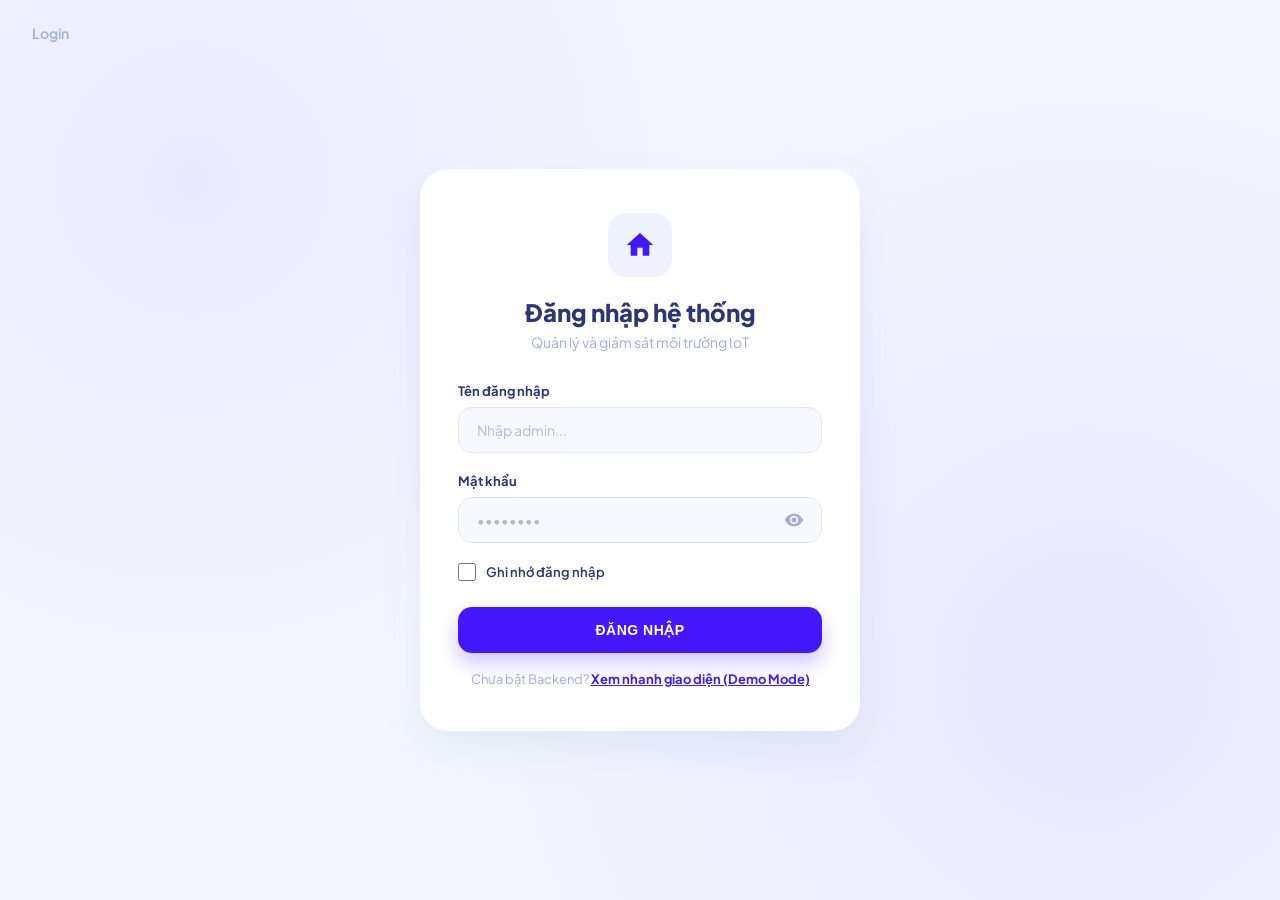
==== frontend/index.html @ 13234fd4 "Initial commit" ====
<!DOCTYPE html>
<html lang="vi">
<head>
  <meta charset="UTF-8">
  <meta name="viewport" content="width=device-width, initial-scale=1.0">
  <title>Đăng nhập - Hệ thống Giám sát IoT</title>
  <link rel="stylesheet" href="css/style.css">
</head>
<body class="login-body">

  <div class="login-top-label">Login</div>

  <div class="login-container">
    <div class="login-card">
      <div class="login-icon-box">
        <!-- SVG Biểu tượng Ngôi nhà thông minh IoT -->
        <svg viewBox="0 0 24 24">
          <path d="M10 20v-6h4v6h5v-8h3L12 3 2 12h3v8z"/>
        </svg>
      </div>

      <h1 class="login-title">Đăng nhập hệ thống</h1>
      <p class="login-subtitle">Quản lý và giám sát môi trường IoT</p>

      <form id="loginForm">
        <div class="form-group">
          <label for="username">Tên đăng nhập</label>
          <div class="input-wrapper">
            <input type="text" id="username" class="form-input" placeholder="Nhập admin..." required autocomplete="username">
          </div>
        </div>

        <div class="form-group">
          <label for="password">Mật khẩu</label>
          <div class="input-wrapper">
            <input type="password" id="password" class="form-input" placeholder="••••••••" required autocomplete="current-password">
            <button type="button" id="togglePassword" class="toggle-password-btn" title="Hiện/Ẩn mật khẩu">
              <svg id="eyeIcon" width="20" height="20" viewBox="0 0 24 24" fill="currentColor">
                <path d="M12 4.5C7 4.5 2.73 7.61 1 12c1.73 4.39 6 7.5 11 7.5s9.27-3.11 11-7.5c-1.73-4.39-6-7.5-11-7.5zM12 17c-2.76 0-5-2.24-5-5s2.24-5 5-5 5 2.24 5 5-2.24 5-5 5zm0-8c-1.66 0-3 1.34-3 3s1.34 3 3 3 3-1.34 3-3-1.34-3-3-3z"/>
              </svg>
            </button>
          </div>
        </div>

        <label class="form-check">
          <input type="checkbox" id="rememberMe">
          <span>Ghi nhớ đăng nhập</span>
        </label>

        <button type="submit" id="btnLogin" class="btn-primary">
          <span id="btnText">ĐĂNG NHẬP</span>
        </button>

        <div style="margin-top: 18px; font-size: 13px; color: var(--text-muted);">
          Chưa bật Backend? 
          <a href="#" id="btnDemoMode" style="color: var(--primary); font-weight: 700; text-decoration: underline;">
            Xem nhanh giao diện (Demo Mode)
          </a>
        </div>
      </form>
    </div>
  </div>

  <script src="js/api.js"></script>
  <script src="js/auth.js"></script>
  <script>
    document.addEventListener('DOMContentLoaded', () => {
      // Kiểm tra nếu đã có token thì chuyển thẳng vào dashboard
      Auth.redirectIfAuthenticated();

      // Điền sẵn username nếu trước đó đã chọn "Ghi nhớ đăng nhập"
      const rememberedUser = localStorage.getItem('iot_remember_username');
      if (rememberedUser) {
        document.getElementById('username').value = rememberedUser;
        document.getElementById('rememberMe').checked = true;
      }

      // Xử lý bật/tắt hiển thị mật khẩu
      const passwordInput = document.getElementById('password');
      const togglePasswordBtn = document.getElementById('togglePassword');
      let isPasswordVisible = false;

      togglePasswordBtn.addEventListener('click', () => {
        isPasswordVisible = !isPasswordVisible;
        passwordInput.type = isPasswordVisible ? 'text' : 'password';
        
        // Đổi icon SVG
        togglePasswordBtn.innerHTML = isPasswordVisible 
          ? `<svg width="20" height="20" viewBox="0 0 24 24" fill="currentColor"><path d="M12 7c2.76 0 5 2.24 5 5 0 .65-.13 1.26-.36 1.83l2.92 2.92c1.51-1.26 2.7-2.89 3.44-4.75-1.73-4.39-6-7.5-11-7.5-1.4 0-2.74.25-3.98.7l2.16 2.16C10.74 7.13 11.35 7 12 7zM2 4.27l2.28 2.28.46.46C3.08 8.3 1.78 10.02 1 12c1.73 4.39 6 7.5 11 7.5 1.55 0 3.03-.3 4.38-.84l.42.42L19.73 22 21 20.73 3.27 3 2 4.27zM7.53 9.8l1.55 1.55c-.05.21-.08.43-.08.65 0 1.66 1.34 3 3 3 .22 0 .44-.03.65-.08l1.55 1.55c-.67.33-1.41.53-2.2.53-2.76 0-5-2.24-5-5 0-.79.2-1.53.53-2.2zm4.31-.78l3.15 3.15.02-.16c0-1.66-1.34-3-3-3l-.17.01z"/></svg>`
          : `<svg width="20" height="20" viewBox="0 0 24 24" fill="currentColor"><path d="M12 4.5C7 4.5 2.73 7.61 1 12c1.73 4.39 6 7.5 11 7.5s9.27-3.11 11-7.5c-1.73-4.39-6-7.5-11-7.5zM12 17c-2.76 0-5-2.24-5-5s2.24-5 5-5 5 2.24 5 5-2.24 5-5 5zm0-8c-1.66 0-3 1.34-3 3s1.34 3 3 3 3-1.34 3-3-1.34-3-3-3z"/></svg>`;
      });

      // Xử lý gửi biểu mẫu Đăng nhập
      const loginForm = document.getElementById('loginForm');
      const btnLogin = document.getElementById('btnLogin');
      const btnText = document.getElementById('btnText');

      loginForm.addEventListener('submit', async (e) => {
        e.preventDefault();

        const username = document.getElementById('username').value.trim();
        const password = document.getElementById('password').value;
        const rememberMe = document.getElementById('rememberMe').checked;

        if (!username || !password) {
          showToast('Vui lòng nhập đầy đủ tên đăng nhập và mật khẩu!', 'warning');
          return;
        }

        // Khóa nút trong quá trình xử lý
        btnLogin.disabled = true;
        btnText.textContent = 'ĐANG ĐĂNG NHẬP...';

        try {
          await Auth.login(username, password, rememberMe);
        } finally {
          btnLogin.disabled = false;
          btnText.textContent = 'ĐĂNG NHẬP';
        }
      });

      // Xử lý nút Xem nhanh giao diện Demo
      const btnDemoMode = document.getElementById('btnDemoMode');
      if (btnDemoMode) {
        btnDemoMode.addEventListener('click', (e) => {
          e.preventDefault();
          localStorage.setItem('iot_auth_token', 'demo_token_preview_2026');
          localStorage.setItem('iot_user_info', JSON.stringify({
            name: 'Nguyễn Xuân Đạt',
            username: 'admin'
          }));
          showToast('Đã vào chế độ Xem thử giao diện!', 'success');
          setTimeout(() => {
            window.location.href = 'dashboard.html';
          }, 400);
        });
      }
    });
  </script>
</body>
</html>
---- frontend/css/style.css ----
@import url('https://fonts.googleapis.com/css2?family=Plus+Jakarta+Sans:wght@400;500;600;700;800&display=swap');

:root {
  --primary: #4318FF;
  --primary-light: #582CFF;
  --primary-dark: #3311db;
  --bg-page: #F4F7FE;
  --card-bg: #FFFFFF;
  --text-main: #2B3674;
  --text-muted: #A3AED0;
  --text-secondary: #707EAE;
  --border-color: #E0E5F2;
  --success: #05CD99;
  --warning: #FFB547;
  --danger: #EE5D50;
  --purple-card: #5842FF;
  --shadow-soft: 0px 18px 40px rgba(112, 144, 176, 0.12);
  --shadow-sm: 0px 4px 12px rgba(112, 144, 176, 0.08);
  --sidebar-width: 270px;
  --radius-lg: 20px;
  --radius-md: 14px;
  --radius-sm: 10px;
  --transition: all 0.25s cubic-bezier(0.4, 0, 0.2, 1);
}

* {
  box-sizing: border-box;
  margin: 0;
  padding: 0;
}

body {
  font-family: 'Plus Jakarta Sans', -apple-system, BlinkMacSystemFont, sans-serif;
  background-color: var(--bg-page);
  color: var(--text-main);
  min-height: 100vh;
  display: flex;
  overflow-x: hidden;
  -webkit-font-smoothing: antialiased;
}

/* =========================================
   LOGIN PAGE SPECIFIC STYLES
   ========================================= */
body.login-body {
  background: radial-gradient(circle at 15% 20%, rgba(67, 24, 255, 0.06) 0%, transparent 40%),
              radial-gradient(circle at 85% 75%, rgba(67, 24, 255, 0.07) 0%, transparent 50%),
              #F4F7FE;
  display: flex;
  flex-direction: column;
  justify-content: center;
  align-items: center;
  min-height: 100vh;
  position: relative;
  padding: 20px;
}

.login-top-label {
  position: absolute;
  top: 24px;
  left: 32px;
  font-size: 14px;
  font-weight: 600;
  color: #A3AED0;
}

.login-container {
  width: 100%;
  max-width: 440px;
}

.login-card {
  background: var(--card-bg);
  border-radius: 28px;
  padding: 44px 38px;
  box-shadow: var(--shadow-soft);
  text-align: center;
}

.login-icon-box {
  width: 64px;
  height: 64px;
  background: #EEF2FF;
  color: var(--primary);
  border-radius: 18px;
  display: inline-flex;
  align-items: center;
  justify-content: center;
  margin-bottom: 20px;
}

.login-icon-box svg {
  width: 32px;
  height: 32px;
  fill: var(--primary);
}

.login-title {
  font-size: 24px;
  font-weight: 800;
  color: var(--text-main);
  margin-bottom: 6px;
}

.login-subtitle {
  font-size: 14px;
  color: var(--text-muted);
  margin-bottom: 32px;
}

.form-group {
  text-align: left;
  margin-bottom: 20px;
  position: relative;
}

.form-group label {
  display: block;
  font-size: 13px;
  font-weight: 700;
  color: var(--text-main);
  margin-bottom: 8px;
}

.input-wrapper {
  position: relative;
  display: flex;
  align-items: center;
}

.form-input {
  width: 100%;
  padding: 13px 18px;
  border-radius: var(--radius-md);
  border: 1px solid var(--border-color);
  background-color: #F8F9FE;
  font-size: 14px;
  font-family: inherit;
  color: var(--text-main);
  outline: none;
  transition: var(--transition);
}

.form-input:focus {
  background-color: #FFFFFF;
  border-color: var(--primary);
  box-shadow: 0 0 0 3px rgba(67, 24, 255, 0.12);
}

.form-input::placeholder {
  color: #B0BBD5;
}

.toggle-password-btn {
  position: absolute;
  right: 14px;
  background: none;
  border: none;
  cursor: pointer;
  color: var(--text-muted);
  display: flex;
  align-items: center;
  padding: 4px;
}

.toggle-password-btn:hover {
  color: var(--primary);
}

.form-check {
  display: flex;
  align-items: center;
  gap: 10px;
  margin-bottom: 26px;
  font-size: 13px;
  font-weight: 600;
  color: var(--text-main);
  cursor: pointer;
}

.form-check input[type="checkbox"] {
  width: 18px;
  height: 18px;
  accent-color: var(--primary);
  border-radius: 4px;
  cursor: pointer;
}

.btn-primary {
  width: 100%;
  padding: 15px 24px;
  background-color: var(--primary);
  color: #FFFFFF;
  font-size: 14px;
  font-weight: 800;
  letter-spacing: 0.5px;
  border: none;
  border-radius: var(--radius-md);
  cursor: pointer;
  transition: var(--transition);
  box-shadow: 0 10px 20px rgba(67, 24, 255, 0.25);
  display: inline-flex;
  align-items: center;
  justify-content: center;
  gap: 8px;
}

.btn-primary:hover {
  background-color: var(--primary-dark);
  transform: translateY(-1px);
  box-shadow: 0 14px 26px rgba(67, 24, 255, 0.32);
}

.btn-primary:active {
  transform: translateY(0);
}

.btn-primary:disabled {
  opacity: 0.65;
  cursor: not-allowed;
  transform: none;
}

/* =========================================
   APP LAYOUT (SIDEBAR & MAIN CONTENT)
   ========================================= */
.app-container {
  display: flex;
  width: 100vw;
  min-height: 100vh;
  position: relative;
}

/* Sidebar */
.sidebar {
  width: var(--sidebar-width);
  background-color: var(--primary);
  color: #FFFFFF;
  display: flex;
  flex-direction: column;
  position: fixed;
  top: 0;
  left: 0;
  bottom: 0;
  z-index: 100;
  padding: 32px 18px;
  transition: var(--transition);
}

.sidebar-brand {
  display: flex;
  align-items: center;
  justify-content: center;
  margin-bottom: 40px;
  padding-bottom: 20px;
  border-bottom: 1px solid rgba(255, 255, 255, 0.12);
}

.sidebar-logo {
  font-size: 30px;
  font-weight: 800;
  letter-spacing: 2px;
  color: #FFFFFF;
  text-decoration: none;
}

.sidebar-nav {
  list-style: none;
  display: flex;
  flex-direction: column;
  gap: 8px;
  flex: 1;
}

.nav-item {
  width: 100%;
}

.nav-link {
  display: flex;
  align-items: center;
  gap: 14px;
  padding: 14px 20px;
  border-radius: var(--radius-md);
  color: rgba(255, 255, 255, 0.78);
  text-decoration: none;
  font-size: 13.5px;
  font-weight: 700;
  letter-spacing: 0.6px;
  text-transform: uppercase;
  transition: var(--transition);
}

.nav-link svg {
  width: 20px;
  height: 20px;
  fill: currentColor;
  flex-shrink: 0;
}

.nav-link:hover {
  color: #FFFFFF;
  background-color: rgba(255, 255, 255, 0.1);
}

.nav-item.active .nav-link {
  background-color: var(--primary-light);
  color: #FFFFFF;
  box-shadow: 0 4px 16px rgba(0, 0, 0, 0.15);
}

/* Main Content Area */
.main-content {
  margin-left: var(--sidebar-width);
  flex: 1;
  display: flex;
  flex-direction: column;
  min-height: 100vh;
  padding: 24px 36px 40px 36px;
  max-width: calc(100vw - var(--sidebar-width));
}

/* Top Header */
.top-header {
  display: flex;
  align-items: center;
  justify-content: space-between;
  margin-bottom: 28px;
}

.header-left {
  display: flex;
  flex-direction: column;
  gap: 4px;
}

.header-breadcrumb {
  font-size: 13px;
  font-weight: 600;
  color: var(--text-muted);
}

.header-title {
  font-size: 26px;
  font-weight: 800;
  color: var(--text-main);
}

.header-right {
  display: flex;
  align-items: center;
  gap: 16px;
}

.user-profile-widget {
  display: flex;
  align-items: center;
  gap: 12px;
  background: var(--card-bg);
  padding: 6px 14px 6px 16px;
  border-radius: 40px;
  box-shadow: var(--shadow-sm);
}

.user-name {
  font-size: 14px;
  font-weight: 700;
  color: var(--text-main);
}

.user-avatar {
  width: 38px;
  height: 38px;
  border-radius: 50%;
  object-fit: cover;
  border: 2px solid #FFFFFF;
  box-shadow: 0 2px 8px rgba(0, 0, 0, 0.1);
}

.btn-logout {
  background: var(--card-bg);
  border: 1px solid var(--border-color);
  color: var(--danger);
  padding: 8px 14px;
  border-radius: 40px;
  font-size: 13px;
  font-weight: 700;
  cursor: pointer;
  display: flex;
  align-items: center;
  gap: 6px;
  transition: var(--transition);
  box-shadow: var(--shadow-sm);
}

.btn-logout svg {
  width: 16px;
  height: 16px;
  fill: currentColor;
}

.btn-logout:hover {
  background-color: var(--danger);
  color: #FFFFFF;
  border-color: var(--danger);
}

.mobile-menu-btn {
  display: none;
  background: var(--card-bg);
  border: 1px solid var(--border-color);
  padding: 8px;
  border-radius: 8px;
  cursor: pointer;
}

/* =========================================
   DASHBOARD PAGE STYLES
   ========================================= */
.sensor-cards-grid {
  display: grid;
  grid-template-columns: repeat(3, 1fr);
  gap: 24px;
  margin-bottom: 28px;
}

.sensor-card {
  border-radius: var(--radius-lg);
  padding: 24px 28px;
  color: #FFFFFF;
  display: flex;
  flex-direction: column;
  justify-content: space-between;
  min-height: 130px;
  box-shadow: var(--shadow-soft);
  position: relative;
  overflow: hidden;
  transition: var(--transition);
}

.sensor-card:hover {
  transform: translateY(-3px);
}

.sensor-card.purple {
  background: linear-gradient(135deg, #5842FF 0%, #4318FF 100%);
}

.sensor-card.orange {
  background: linear-gradient(135deg, #FFB547 0%, #F59E0B 100%);
}

.sensor-card.red {
  background: linear-gradient(135deg, #EE5D50 0%, #E11D48 100%);
}

.sensor-card-header {
  display: flex;
  align-items: center;
  gap: 10px;
  font-size: 16px;
  font-weight: 700;
}

.sensor-card-header svg {
  width: 22px;
  height: 22px;
  fill: currentColor;
}

.sensor-card-value {
  font-size: 36px;
  font-weight: 800;
  letter-spacing: -0.5px;
  margin-top: 8px;
  display: flex;
  align-items: baseline;
  gap: 6px;
}

.sensor-card-value .unit {
  font-size: 20px;
  font-weight: 600;
  opacity: 0.9;
}

/* Dashboard Lower Grid (Chart + Switches) */
.dashboard-lower-grid {
  display: grid;
  grid-template-columns: 2.2fr 1fr;
  gap: 24px;
  align-items: start;
}

/* Chart Container Card */
.chart-card {
  background: var(--card-bg);
  border-radius: var(--radius-lg);
  padding: 26px 28px;
  box-shadow: var(--shadow-soft);
}

.chart-card-header {
  display: flex;
  align-items: center;
  justify-content: space-between;
  margin-bottom: 20px;
  flex-wrap: wrap;
  gap: 12px;
}

.chart-title {
  font-size: 18px;
  font-weight: 800;
  color: var(--text-main);
}

.chart-custom-legend {
  display: flex;
  align-items: center;
  gap: 18px;
}

.legend-item {
  display: flex;
  align-items: center;
  gap: 8px;
  font-size: 12.5px;
  font-weight: 600;
  color: var(--text-secondary);
}

.legend-color-box {
  width: 12px;
  height: 12px;
  border-radius: 3px;
}

.legend-color-box.temp {
  background-color: var(--primary);
}

.legend-color-box.humidity {
  background-color: var(--danger);
}

.legend-color-box.light {
  background-color: var(--warning);
}

.chart-wrapper {
  position: relative;
  height: 310px;
  width: 100%;
}

/* Device Switches Column */
.devices-column {
  display: flex;
  flex-direction: column;
  gap: 20px;
}

.device-card {
  background: var(--card-bg);
  border-radius: var(--radius-lg);
  padding: 24px 28px;
  box-shadow: var(--shadow-soft);
  display: flex;
  align-items: center;
  justify-content: space-between;
  min-height: 90px;
  transition: var(--transition);
}

.device-card:hover {
  transform: translateY(-2px);
  box-shadow: 0 20px 45px rgba(112, 144, 176, 0.16);
}

.device-info {
  display: flex;
  align-items: center;
  gap: 12px;
}

.device-name {
  font-size: 16px;
  font-weight: 800;
  color: var(--text-main);
}

/* iOS Style Switch */
.switch-control {
  position: relative;
  display: inline-block;
  width: 52px;
  height: 28px;
}

.switch-control input {
  opacity: 0;
  width: 0;
  height: 0;
}

.switch-slider {
  position: absolute;
  cursor: pointer;
  top: 0;
  left: 0;
  right: 0;
  bottom: 0;
  background-color: #E2E8F0;
  transition: 0.3s cubic-bezier(0.4, 0, 0.2, 1);
  border-radius: 34px;
}

.switch-slider:before {
  position: absolute;
  content: "";
  height: 22px;
  width: 22px;
  left: 3px;
  bottom: 3px;
  background-color: white;
  transition: 0.3s cubic-bezier(0.4, 0, 0.2, 1);
  border-radius: 50%;
  box-shadow: 0 2px 4px rgba(0, 0, 0, 0.15);
}

.switch-control input:checked + .switch-slider {
  background-color: var(--success);
}

.switch-control input:checked + .switch-slider:before {
  transform: translateX(24px);
}

.switch-control.loading .switch-slider {
  opacity: 0.6;
  cursor: wait;
}

/* =========================================
   TABLES & FILTER TOOLBAR (DATA SENSOR / HISTORY)
   ========================================= */
.data-card {
  background: var(--card-bg);
  border-radius: var(--radius-lg);
  padding: 26px 30px;
  box-shadow: var(--shadow-soft);
  flex: 1;
  display: flex;
  flex-direction: column;
}

.toolbar {
  display: flex;
  align-items: center;
  justify-content: space-between;
  gap: 16px;
  margin-bottom: 24px;
  flex-wrap: wrap;
}

.toolbar-left {
  display: flex;
  align-items: center;
  gap: 12px;
  flex-wrap: wrap;
}

.toolbar-right {
  display: flex;
  align-items: center;
  gap: 12px;
}

.filter-select {
  padding: 10px 16px;
  border-radius: var(--radius-sm);
  border: 1px solid var(--border-color);
  background-color: #FFFFFF;
  color: var(--text-main);
  font-size: 13.5px;
  font-weight: 600;
  font-family: inherit;
  outline: none;
  cursor: pointer;
  min-width: 130px;
  transition: var(--transition);
}

.filter-select:focus {
  border-color: var(--primary);
  box-shadow: 0 0 0 3px rgba(67, 24, 255, 0.1);
}

.filter-input {
  padding: 10px 16px;
  border-radius: var(--radius-sm);
  border: 1px solid var(--border-color);
  background-color: #FFFFFF;
  color: var(--text-main);
  font-size: 13.5px;
  font-family: inherit;
  outline: none;
  min-width: 170px;
  transition: var(--transition);
}

.filter-input:focus {
  border-color: var(--primary);
  box-shadow: 0 0 0 3px rgba(67, 24, 255, 0.1);
}

.btn-search {
  padding: 10px 22px;
  background-color: var(--primary);
  color: #FFFFFF;
  border: none;
  border-radius: var(--radius-sm);
  font-size: 13.5px;
  font-weight: 700;
  cursor: pointer;
  transition: var(--transition);
  display: inline-flex;
  align-items: center;
  gap: 6px;
}

.btn-search:hover {
  background-color: var(--primary-dark);
}

/* Modern Purple Header Table */
.table-responsive {
  width: 100%;
  overflow-x: auto;
  border-radius: var(--radius-md);
  margin-bottom: 24px;
}

.iot-table {
  width: 100%;
  border-collapse: collapse;
  text-align: center;
  font-size: 14px;
}

.iot-table thead tr {
  background-color: var(--primary);
  color: #FFFFFF;
}

.iot-table th {
  padding: 16px 20px;
  font-size: 13px;
  font-weight: 800;
  letter-spacing: 0.5px;
  text-transform: uppercase;
}

.iot-table th:first-child {
  border-top-left-radius: var(--radius-md);
  text-align: center;
  width: 70px;
}

.iot-table th:last-child {
  border-top-right-radius: var(--radius-md);
}

.iot-table tbody tr {
  border-bottom: 1px solid #F1F4F9;
  transition: var(--transition);
}

.iot-table tbody tr:hover {
  background-color: #F8FAFF;
}

.iot-table td {
  padding: 16px 20px;
  color: var(--text-main);
  font-weight: 600;
}

.badge-status {
  display: inline-block;
  padding: 4px 10px;
  border-radius: 20px;
  font-size: 12px;
  font-weight: 800;
  text-transform: uppercase;
}

.badge-status.on {
  color: var(--success);
  background-color: rgba(5, 205, 153, 0.12);
}

.badge-status.off {
  color: var(--danger);
  background-color: rgba(238, 93, 80, 0.12);
}

.table-empty {
  padding: 40px;
  text-align: center;
  color: var(--text-muted);
  font-size: 14px;
  font-weight: 600;
}

/* Pagination */
.pagination-container {
  display: flex;
  align-items: center;
  justify-content: center;
  gap: 8px;
  margin-top: auto;
  padding-top: 16px;
}

.page-btn {
  width: 36px;
  height: 36px;
  display: flex;
  align-items: center;
  justify-content: center;
  border: 1px solid var(--border-color);
  background-color: #FFFFFF;
  color: var(--text-secondary);
  border-radius: 8px;
  font-size: 13.5px;
  font-weight: 700;
  cursor: pointer;
  transition: var(--transition);
}

.page-btn:hover:not(:disabled) {
  border-color: var(--primary);
  color: var(--primary);
}

.page-btn.active {
  background-color: var(--primary);
  border-color: var(--primary);
  color: #FFFFFF;
}

.page-btn:disabled {
  opacity: 0.4;
  cursor: not-allowed;
}

.page-dots {
  padding: 0 4px;
  color: var(--text-muted);
  font-weight: 700;
}

/* =========================================
   PROFILE PAGE STYLES
   ========================================= */
.profile-card-container {
  display: flex;
  justify-content: center;
  align-items: center;
  flex: 1;
  padding: 20px 0;
}

.profile-card {
  width: 100%;
  max-width: 860px;
  background: var(--primary);
  border-radius: 28px;
  padding: 48px 56px;
  color: #FFFFFF;
  box-shadow: 0 24px 50px rgba(67, 24, 255, 0.28);
}

.profile-card-title {
  font-size: 28px;
  font-weight: 800;
  text-align: center;
  margin-bottom: 38px;
  letter-spacing: -0.5px;
}

.profile-content {
  display: flex;
  align-items: center;
  gap: 48px;
}

.profile-avatar-box {
  width: 210px;
  height: 250px;
  background: #FFFFFF;
  border-radius: 24px;
  overflow: hidden;
  box-shadow: 0 12px 30px rgba(0, 0, 0, 0.2);
  flex-shrink: 0;
  display: flex;
  align-items: center;
  justify-content: center;
}

.profile-avatar-img {
  width: 100%;
  height: 100%;
  object-fit: cover;
  object-position: top center;
}

.profile-info-list {
  display: flex;
  flex-direction: column;
  gap: 16px;
  font-size: 16.5px;
  font-weight: 600;
  line-height: 1.6;
}

.profile-info-item {
  display: flex;
  align-items: baseline;
  gap: 10px;
  word-break: break-word;
}

.profile-label {
  font-weight: 700;
  white-space: nowrap;
}

.profile-value {
  font-weight: 500;
  color: rgba(255, 255, 255, 0.95);
}

.profile-link {
  color: #FFFFFF;
  text-decoration: underline;
  text-underline-offset: 4px;
  transition: var(--transition);
}

.profile-link:hover {
  color: #FFD56B;
}

/* =========================================
   TOAST NOTIFICATIONS
   ========================================= */
.toast-container {
  position: fixed;
  top: 24px;
  right: 28px;
  z-index: 9999;
  display: flex;
  flex-direction: column;
  gap: 12px;
  pointer-events: none;
}

.toast-item {
  pointer-events: auto;
  min-width: 300px;
  max-width: 400px;
  padding: 14px 18px;
  border-radius: var(--radius-md);
  background: #FFFFFF;
  box-shadow: 0 12px 32px rgba(0, 0, 0, 0.12);
  display: flex;
  align-items: center;
  gap: 12px;
  border-left: 5px solid var(--primary);
  animation: slideInRight 0.3s ease-out forwards;
  transition: var(--transition);
}

.toast-item.success {
  border-left-color: var(--success);
}

.toast-item.error {
  border-left-color: var(--danger);
}

.toast-item.warning {
  border-left-color: var(--warning);
}

.toast-icon {
  width: 22px;
  height: 22px;
  flex-shrink: 0;
}

.toast-message {
  font-size: 13.5px;
  font-weight: 600;
  color: var(--text-main);
  flex: 1;
}

.toast-close {
  background: none;
  border: none;
  cursor: pointer;
  color: var(--text-muted);
  padding: 2px;
}

.toast-close:hover {
  color: var(--text-main);
}

@keyframes slideInRight {
  from {
    transform: translateX(100%);
    opacity: 0;
  }
  to {
    transform: translateX(0);
    opacity: 1;
  }
}

@keyframes fadeOut {
  to {
    transform: translateY(-8px);
    opacity: 0;
  }
}

/* =========================================
   RESPONSIVE DESIGN
   ========================================= */
@media (max-width: 1200px) {
  .dashboard-lower-grid {
    grid-template-columns: 1fr;
  }
  .devices-column {
    display: grid;
    grid-template-columns: repeat(3, 1fr);
  }
}

@media (max-width: 992px) {
  .sidebar {
    transform: translateX(-100%);
  }
  .sidebar.show {
    transform: translateX(0);
  }
  .main-content {
    margin-left: 0;
    max-width: 100vw;
    padding: 20px 20px 30px 20px;
  }
  .mobile-menu-btn {
    display: flex;
  }
  .sensor-cards-grid {
    grid-template-columns: 1fr;
    gap: 16px;
  }
  .devices-column {
    grid-template-columns: 1fr;
  }
  .profile-content {
    flex-direction: column;
    text-align: center;
    gap: 28px;
  }
  .profile-info-item {
    justify-content: center;
  }
  .profile-card {
    padding: 36px 24px;
  }
}

@media (max-width: 600px) {
  .toolbar-left, .toolbar-right {
    width: 100%;
  }
  .filter-select, .filter-input, .btn-search {
    width: 100%;
  }
  .header-right .user-name {
    display: none;
  }
}
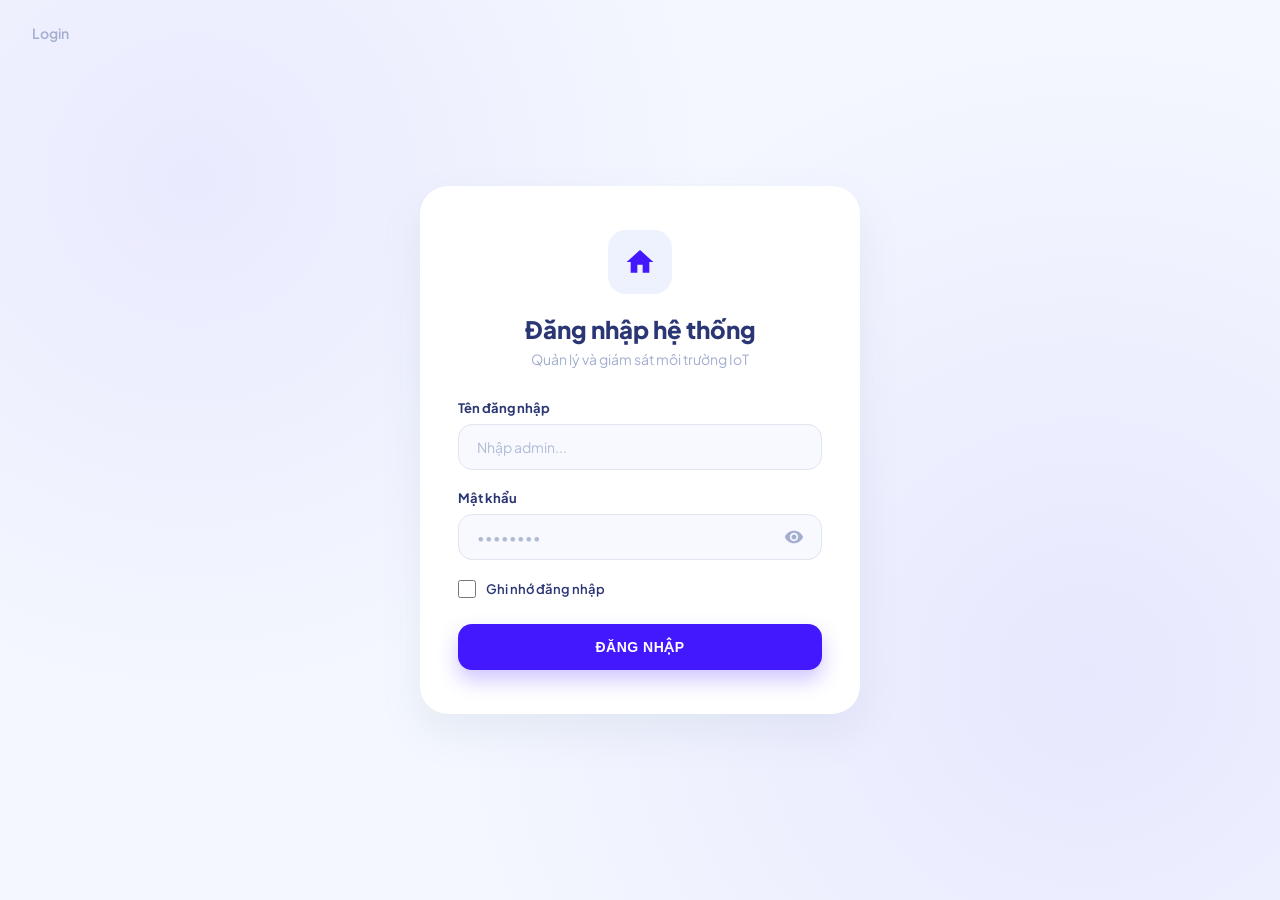
==== commit 20ef2898: "docs(frontend): update and clean up code comments" ====
--- a/frontend/index.html
+++ b/frontend/index.html
@@ -51,12 +51,12 @@
           <span id="btnText">ĐĂNG NHẬP</span>
         </button>
 
-        <div style="margin-top: 18px; font-size: 13px; color: var(--text-muted);">
+        <!-- <div style="margin-top: 18px; font-size: 13px; color: var(--text-muted);">
           Chưa bật Backend? 
           <a href="#" id="btnDemoMode" style="color: var(--primary); font-weight: 700; text-decoration: underline;">
             Xem nhanh giao diện (Demo Mode)
           </a>
-        </div>
+        </div> -->
       </form>
     </div>
   </div>
@@ -120,21 +120,21 @@
       });
 
       // Xử lý nút Xem nhanh giao diện Demo
-      const btnDemoMode = document.getElementById('btnDemoMode');
-      if (btnDemoMode) {
-        btnDemoMode.addEventListener('click', (e) => {
-          e.preventDefault();
-          localStorage.setItem('iot_auth_token', 'demo_token_preview_2026');
-          localStorage.setItem('iot_user_info', JSON.stringify({
-            name: 'Nguyễn Xuân Đạt',
-            username: 'admin'
-          }));
-          showToast('Đã vào chế độ Xem thử giao diện!', 'success');
-          setTimeout(() => {
-            window.location.href = 'dashboard.html';
-          }, 400);
-        });
-      }
+      // const btnDemoMode = document.getElementById('btnDemoMode');
+      // if (btnDemoMode) {
+      //   btnDemoMode.addEventListener('click', (e) => {
+      //     e.preventDefault();
+      //     localStorage.setItem('iot_auth_token', 'demo_token_preview_2026');
+      //     localStorage.setItem('iot_user_info', JSON.stringify({
+      //       name: 'Nguyễn Xuân Đạt',
+      //       username: 'admin'
+      //     }));
+      //     showToast('Đã vào chế độ Xem thử giao diện!', 'success');
+      //     setTimeout(() => {
+      //       window.location.href = 'dashboard.html';
+      //     }, 400);
+      //   });
+      // }
     });
   </script>
 </body>
--- a/frontend/css/style.css
+++ b/frontend/css/style.css
@@ -373,6 +373,7 @@
   height: 38px;
   border-radius: 50%;
   object-fit: cover;
+  object-position: center 15%;
   border: 2px solid #FFFFFF;
   box-shadow: 0 2px 8px rgba(0, 0, 0, 0.1);
 }
